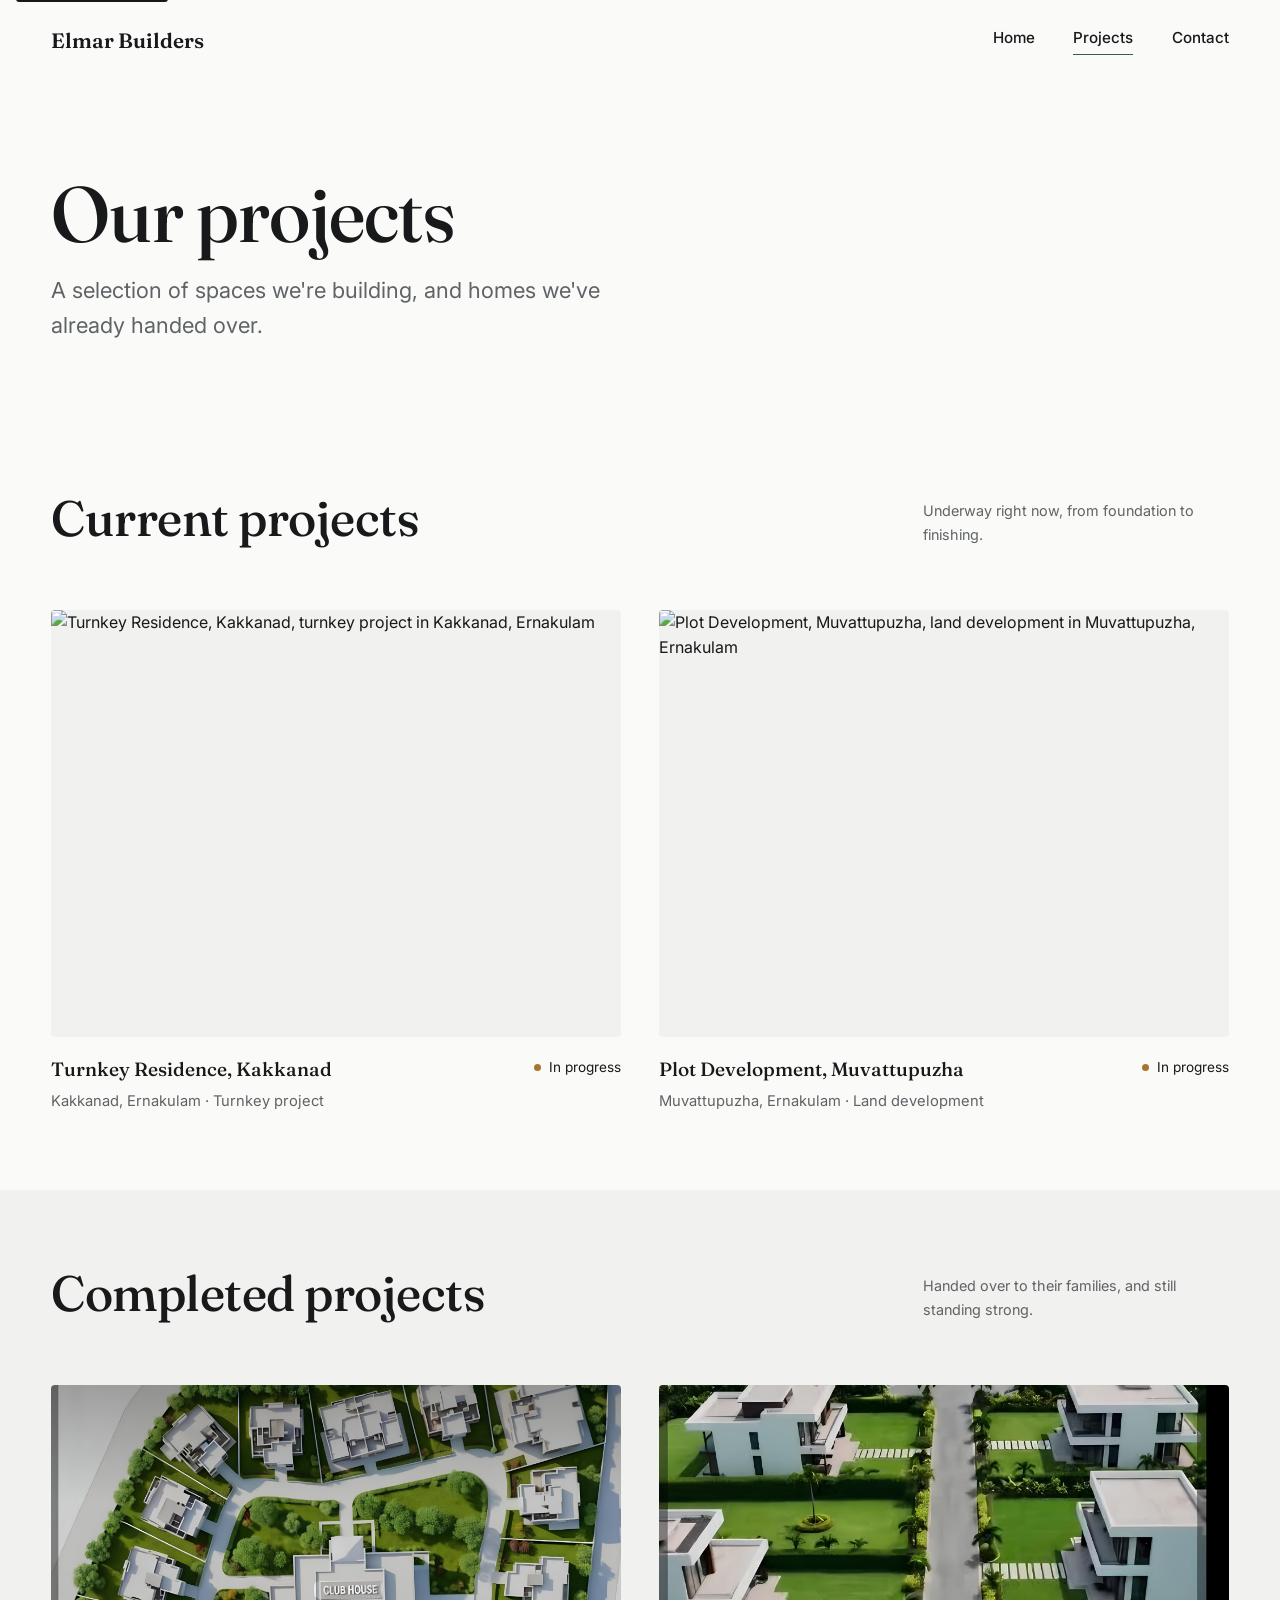
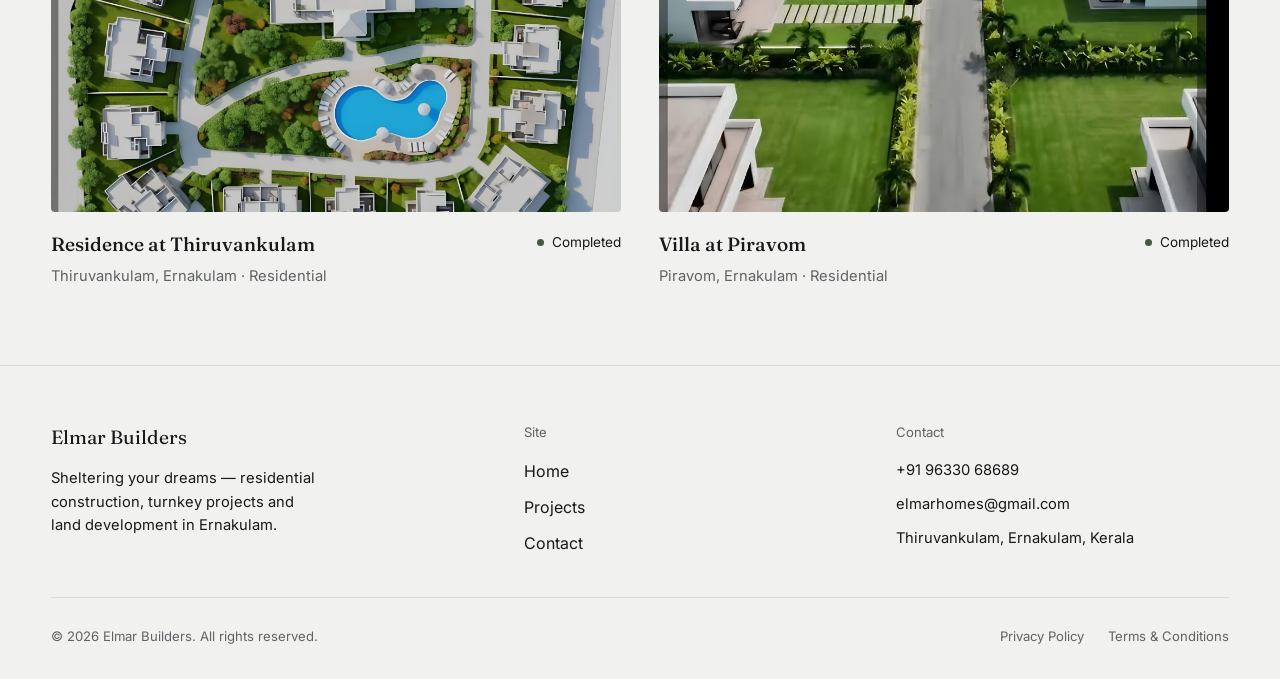
==== program/projects.html @ 3931bac2 "automatic back up" ====
<!DOCTYPE html>
<html lang="en">
<head>
<meta charset="UTF-8">
<meta name="viewport" content="width=device-width, initial-scale=1.0">
<title>Projects — Elmar Builders</title>
<meta name="description" content="Browse current and completed residential and turnkey construction projects by Elmar Builders around Ernakulam, Kerala.">
<link rel="canonical" href="https://www.elmarbuilders.com/projects.html">

<meta property="og:type" content="website">
<meta property="og:site_name" content="Elmar Builders">
<meta property="og:title" content="Projects — Elmar Builders">
<meta property="og:description" content="Current and completed residential and turnkey construction projects around Ernakulam, Kerala.">
<meta property="og:image" content="/assets/images/projects/project-01.jpg">
<meta property="og:url" content="https://www.elmarbuilders.com/projects.html">

<link rel="icon" href="/assets/icons/favicon.svg" type="image/svg+xml">
<link rel="apple-touch-icon" href="/assets/icons/favicon.svg">

<link rel="preconnect" href="https://fonts.googleapis.com">
<link rel="preconnect" href="https://fonts.gstatic.com" crossorigin>
<link href="https://fonts.googleapis.com/css2?family=Fraunces:ital,opsz,wght@0,9..144,400;0,9..144,500;0,9..144,600;1,9..144,400;1,9..144,500&family=Inter:wght@400;500;600&display=swap" rel="stylesheet">

<link rel="stylesheet" href="css/style.css">
<script>document.documentElement.classList.add("js");</script>
</head>
<body>

<a class="skip-link" href="#main">Skip to content</a>

<header class="nav" id="siteNav">
  <div class="wrap">
    <a class="nav__logo" href="index.html" aria-label="Elmar Builders, home">
      <img src="assets/logo/elmar-builders-logo.svg" alt="" onerror="this.style.display='none'; this.nextElementSibling.style.display='inline';">
      <span class="nav__logo-fallback" style="display:none;">Elmar Builders</span>
    </a>

    <nav class="nav__links" aria-label="Primary">
      <a href="index.html">Home</a>
      <a href="projects.html" aria-current="page">Projects</a>
      <a href="index.html#contact">Contact</a>
    </nav>

    <button class="nav__toggle" id="navToggle" aria-expanded="false" aria-controls="mobileMenu" aria-label="Open menu">
      <span></span><span></span><span></span>
    </button>
  </div>
</header>

<div class="mobile-menu" id="mobileMenu">
  <nav class="mobile-menu__links" aria-label="Mobile">
    <a href="index.html">Home</a>
    <a href="projects.html">Projects</a>
    <a href="index.html#contact">Contact</a>
  </nav>
  <div class="mobile-menu__contact">
    <span>+91 96330 68689</span>
    <span>elmarhomes@gmail.com</span>
    <span>Thiruvankulam, Ernakulam</span>
  </div>
</div>

<main id="main">

  <section class="wrap page-header">
    <h1 class="page-header__title reveal">Our projects</h1>
    <p class="page-header__lede reveal">A selection of spaces we're building, and homes we've already handed over.</p>
  </section>

  <section class="section section--tight">
    <div class="wrap">
      <div class="section-head reveal">
        <h2 class="section-title">Current projects</h2>
        <p class="section-kicker">Underway right now, from foundation to finishing.</p>
      </div>
      <div class="projects-grid projects-grid--four" id="currentProjects">
        <!-- Rendered by js/main.js -->
      </div>
    </div>
  </section>

  <section class="section section--tight section--alt">
    <div class="wrap">
      <div class="section-head reveal">
        <h2 class="section-title">Completed projects</h2>
        <p class="section-kicker">Handed over to their families, and still standing strong.</p>
      </div>
      <div class="projects-grid projects-grid--four" id="completedProjects">
        <!-- Rendered by js/main.js -->
      </div>
    </div>
  </section>

</main>

<footer class="footer">
  <div class="wrap">
    <div class="footer__top">
      <div>
        <a class="footer__brand" href="index.html">
          <img src="assets/logo/elmar-builders-logo-light.svg" alt="" onerror="this.style.display='none';">
          Elmar Builders
        </a>
        <p class="footer__tagline">Sheltering your dreams — residential construction, turnkey projects and land development in Ernakulam.</p>
      </div>
      <div>
        <p class="footer__heading">Site</p>
        <nav class="footer__links" aria-label="Footer">
          <a href="index.html">Home</a>
          <a href="projects.html">Projects</a>
          <a href="index.html#contact">Contact</a>
        </nav>
      </div>
      <div>
        <p class="footer__heading">Contact</p>
        <div class="footer__meta">
          <a href="tel:+919633068689">+91 96330 68689</a>
          <a href="mailto:elmarhomes@gmail.com">elmarhomes@gmail.com</a>
          <span>Thiruvankulam, Ernakulam, Kerala</span>
        </div>
      </div>
    </div>

    <div class="footer__bottom">
      <span>&copy; <span id="year">2026</span> Elmar Builders. All rights reserved.</span>
      <div class="footer__legal">
        <a href="#">Privacy Policy</a>
        <a href="#">Terms &amp; Conditions</a>
      </div>
    </div>
  </div>
</footer>

<script src="js/projects-data.js"></script>
<script src="js/main.js"></script>
<script src="js/animations.js"></script>
</body>
</html>
---- program/css/style.css ----
/* ==========================================================================
   Elmar Builders — Stylesheet
   Design tokens: warm-paper / moss-green architectural portfolio
   ========================================================================== */

/* ---- Design tokens ------------------------------------------------------ */
:root {
  /* Colour */
  --paper: #FAFAF9;
  --paper-deep: #F1F1EF;
  --card: #FFFFFF;
  --ink: #17191A;
  --ink-soft: #5F6365;
  --ink-faint: #8A8D8F;
  --moss: #3F5C42;
  --moss-strong: #32492F;
  --moss-deep: #16181A;
  --line: #D9DBDC;
  --line-deep: #3A3D40;

  /* Type */
  --font-display: "Fraunces", "Iowan Old Style", "Palatino Linotype", serif;
  --font-body: "Inter", -apple-system, BlinkMacSystemFont, "Segoe UI", sans-serif;

  /* Type scale (fluid) */
  --step-body: 1rem;
  --step-lg: clamp(1.125rem, 1rem + 0.5vw, 1.375rem);
  --step-h3: clamp(1.5rem, 1.2rem + 1.2vw, 2.1rem);
  --step-h2: clamp(2.1rem, 1.6rem + 2vw, 3.1rem);
  --step-h1: clamp(2.6rem, 1.7rem + 4vw, 5.2rem);

  /* Layout */
  --max-width: 1280px;
  --gutter: clamp(1.5rem, 4vw, 4rem);
  --radius-sm: 3px;
  --radius-md: 4px;

  /* Motion */
  --ease: cubic-bezier(0.22, 0.61, 0.36, 1);
  --dur-fast: 240ms;
  --dur-med: 620ms;
  --dur-slow: 1400ms;
}

/* ---- Reset --------------------------------------------------------------- */
*,
*::before,
*::after { box-sizing: border-box; }

html {
  scroll-behavior: smooth;
  -webkit-text-size-adjust: 100%;
}

body {
  margin: 0;
  background: var(--paper);
  color: var(--ink);
  font-family: var(--font-body);
  font-size: var(--step-body);
  line-height: 1.6;
  -webkit-font-smoothing: antialiased;
}

img { max-width: 100%; display: block; }
a { color: inherit; text-decoration: none; }
ul { margin: 0; padding: 0; list-style: none; }
button { font: inherit; color: inherit; background: none; border: none; cursor: pointer; }
h1, h2, h3, h4, p { margin: 0; }

/* Visible keyboard focus everywhere */
:focus-visible {
  outline: 2px solid var(--moss);
  outline-offset: 3px;
}

/* ---- Layout helpers -------------------------------------------------------- */
.wrap {
  max-width: var(--max-width);
  margin-inline: auto;
  padding-inline: var(--gutter);
}

.section {
  padding-block: clamp(4rem, 9vw, 8rem);
}

.section--tight { padding-block: clamp(3rem, 6vw, 5rem); }
.section--deep { background: var(--moss-deep); color: #F2F3F3; }
.section--alt  { background: var(--paper-deep); }

.section-head {
  display: flex;
  align-items: flex-end;
  justify-content: space-between;
  gap: 2rem;
  margin-bottom: clamp(2.25rem, 5vw, 4rem);
}

.section-head__rule {
  display: inline-block;
  width: 2px;
  height: 1.1em;
  background: var(--moss);
  margin-right: 0.85rem;
  vertical-align: -0.15em;
}

.section-title {
  font-family: var(--font-display);
  font-weight: 500;
  font-size: var(--step-h2);
  line-height: 1.08;
  letter-spacing: -0.01em;
  max-width: 16ch;
}

.section-kicker {
  font-size: 0.9rem;
  color: var(--ink-soft);
  max-width: 34ch;
  padding-top: 0.4rem;
}
.section--deep .section-kicker { color: #C9CCCD; }

.visually-hidden {
  position: absolute;
  width: 1px; height: 1px;
  overflow: hidden;
  clip: rect(0 0 0 0);
  white-space: nowrap;
}

.skip-link {
  position: absolute;
  left: 1rem; top: -3rem;
  background: var(--moss-deep);
  color: #fff;
  padding: 0.75rem 1.25rem;
  border-radius: var(--radius-sm);
  z-index: 200;
  transition: top var(--dur-fast) var(--ease);
}
.skip-link:focus { top: 1rem; }

/* ---- Buttons --------------------------------------------------------------- */
.btn {
  display: inline-flex;
  align-items: center;
  gap: 0.6rem;
  padding: 0.95rem 1.9rem;
  border-radius: var(--radius-sm);
  font-size: 0.95rem;
  font-weight: 600;
  letter-spacing: 0.01em;
  transition: background var(--dur-fast) var(--ease), color var(--dur-fast) var(--ease), border-color var(--dur-fast) var(--ease), transform var(--dur-fast) var(--ease);
}

.btn--primary {
  background: var(--moss);
  color: #F6F7EF;
  border: 1px solid var(--moss);
}
.btn--primary:hover { background: var(--moss-strong); border-color: var(--moss-strong); }

.btn--ghost {
  background: transparent;
  color: inherit;
  border: 1px solid currentColor;
}
.btn--ghost:hover { background: var(--ink); color: var(--paper); border-color: var(--ink); }

.section--deep .btn--ghost:hover { background: #F2F3F3; color: var(--moss-deep); border-color: #F2F3F3; }

.link-arrow {
  display: inline-flex;
  align-items: center;
  gap: 0.5rem;
  font-weight: 600;
  font-size: 0.95rem;
  padding-bottom: 2px;
  border-bottom: 1px solid var(--line);
  transition: border-color var(--dur-fast) var(--ease), gap var(--dur-fast) var(--ease);
}
.link-arrow:hover { border-color: var(--moss); gap: 0.75rem; }
.section--deep .link-arrow { border-color: #697074; color: #F2F3F3; }
.section--deep .link-arrow:hover { border-color: var(--moss); }

/* ---- Navigation ------------------------------------------------------------- */
.nav {
  position: fixed;
  top: 0; left: 0; right: 0;
  z-index: 100;
  padding-block: 1.5rem;
  transition: padding var(--dur-fast) var(--ease), background var(--dur-fast) var(--ease), box-shadow var(--dur-fast) var(--ease), backdrop-filter var(--dur-fast) var(--ease);
}

.nav .wrap {
  display: flex;
  align-items: center;
  justify-content: space-between;
}

.nav.is-scrolled {
  padding-block: 1rem;
  background: rgba(250, 250, 249, 0.86);
  backdrop-filter: blur(10px);
  -webkit-backdrop-filter: blur(10px);
  box-shadow: 0 1px 0 var(--line);
}

/* Home hero uses a transparent-on-dark nav until scrolled */
.nav[data-on-image="true"]:not(.is-scrolled) { color: var(--ink); }

.nav__logo {
  display: flex;
  align-items: center;
  gap: 0.6rem;
  font-family: var(--font-display);
  font-size: 1.25rem;
  font-weight: 600;
}
.nav__logo img { height: 40px; width: auto; }
.nav__logo-fallback {
  font-family: var(--font-display);
  font-size: 1.3rem;
}

.nav__links {
  display: flex;
  align-items: center;
  gap: clamp(1.5rem, 3vw, 2.75rem);
}

.nav__links a {
  font-size: 0.95rem;
  font-weight: 500;
  position: relative;
  padding-bottom: 4px;
}
.nav__links a::after {
  content: "";
  position: absolute;
  left: 0; right: 100%;
  bottom: 0;
  height: 1px;
  background: var(--moss);
  transition: right var(--dur-fast) var(--ease);
}
.nav__links a:hover::after,
.nav__links a[aria-current="page"]::after { right: 0; }

.nav__cta { display: none; }

.nav__toggle {
  display: none;
  flex-direction: column;
  justify-content: center;
  gap: 5px;
  width: 32px;
  height: 32px;
}
.nav__toggle span {
  display: block;
  height: 2px;
  width: 100%;
  background: currentColor;
  transition: transform var(--dur-fast) var(--ease), opacity var(--dur-fast) var(--ease);
}
.nav__toggle[aria-expanded="true"] span:nth-child(1) { transform: translateY(7px) rotate(45deg); }
.nav__toggle[aria-expanded="true"] span:nth-child(2) { opacity: 0; }
.nav__toggle[aria-expanded="true"] span:nth-child(3) { transform: translateY(-7px) rotate(-45deg); }

.mobile-menu {
  position: fixed;
  inset: 0;
  background: var(--paper);
  z-index: 99;
  display: flex;
  flex-direction: column;
  padding: 6rem var(--gutter) 3rem;
  transform: translateY(-100%);
  transition: transform var(--dur-med) var(--ease);
}
.mobile-menu.is-open { transform: translateY(0); }

.mobile-menu__links {
  display: flex;
  flex-direction: column;
  gap: 0.5rem;
  margin-top: 2rem;
}
.mobile-menu__links a {
  font-family: var(--font-display);
  font-size: clamp(2rem, 9vw, 2.75rem);
  padding-block: 0.5rem;
  border-bottom: 1px solid var(--line);
}

.mobile-menu__contact {
  margin-top: auto;
  color: var(--ink-soft);
  font-size: 0.95rem;
  display: flex;
  flex-direction: column;
  gap: 0.35rem;
}

/* ---- Hero -------------------------------------------------------------------- */
.hero {
  position: relative;
  min-height: 100vh;
  min-height: 100svh;
  display: flex;
  align-items: flex-end;
  overflow: hidden;
  background: var(--moss-deep);
}

.hero__media {
  position: absolute;
  inset: 0;
  overflow: hidden;
}

.hero__media img {
  width: 100%;
  height: 100%;
  object-fit: cover;
  animation: hero-zoom 1.8s var(--ease) forwards;
}

@keyframes hero-zoom {
  from { transform: scale(1.12); }
  to { transform: scale(1); }
}

.hero__scrim {
  position: absolute;
  inset: 0;
  background: linear-gradient(180deg, rgba(253, 255, 251, 0.932) 0%, rgb(250, 250, 249) 20%, rgba(250, 250, 249, 0.86) 100%);
}

.hero__content {
  position: relative;
  z-index: 2;
  color: var(--ink);
  width: 100%;
  padding-block: clamp(3rem, 8vw, 5rem);
}

.hero__row {
  display: flex;
  align-items: flex-end;
  justify-content: space-between;
  gap: 3rem;
  flex-wrap: wrap;
}

.hero__statement {
  display: flex;
  gap: 1.25rem;
  max-width: 42rem;
}

.hero__rule {
  flex: none;
  width: 2px;
  background: var(--moss);
  margin-top: 0.4em;
  transform-origin: top;
  animation: hero-rule 900ms var(--ease) both;
}

.hero__headline {
  font-family: var(--font-display);
  font-weight: 500;
  font-size: var(--step-h1);
  line-height: 0.98;
  letter-spacing: -0.015em;
  animation: hero-rise 900ms var(--ease) 160ms both;
}

.hero__support {
  font-family: var(--font-display);
  font-style: italic;
  font-size: var(--step-lg);
  color: var(--ink-soft);
  margin-top: 1.1rem;
  animation: hero-rise 900ms var(--ease) 360ms both;
}

.hero__cta {
  animation: hero-rise 900ms var(--ease) 560ms both;
}

@keyframes hero-rule {
  from { opacity: 0; transform: scaleY(0); }
  to { opacity: 1; transform: scaleY(1); }
}

@keyframes hero-rise {
  from { opacity: 0; transform: translateY(24px); }
  to { opacity: 1; transform: translateY(0); }
}

.hero__scroll-cue {
  position: absolute;
  bottom: 1.75rem;
  right: var(--gutter);
  z-index: 2;
  color: var(--ink);
  font-size: 0.8rem;
  display: flex;
  align-items: center;
  gap: 0.6rem;
  opacity: 0.85;
}
.hero__scroll-cue::after {
  content: "";
  width: 1px;
  height: 34px;
  background: currentColor;
  animation: cue-travel 2.2s var(--ease) infinite;
}
@keyframes cue-travel {
  0% { transform: scaleY(0); transform-origin: top; opacity: 0.2; }
  50% { transform: scaleY(1); transform-origin: top; opacity: 1; }
  51% { transform-origin: bottom; }
  100% { transform: scaleY(0); transform-origin: bottom; opacity: 0.2; }
}

/* ---- Reveal-on-scroll ----------------------------------------------------
   Gated behind a `.js` class added by an inline script in <head>, so content
   is fully visible by default and only animates in when JavaScript (and
   therefore the IntersectionObserver driving it) is actually available. */
.js .reveal {
  opacity: 0;
  transform: translateY(24px);
  transition: opacity var(--dur-med) var(--ease), transform var(--dur-med) var(--ease);
}
.js .reveal.is-visible { opacity: 1; transform: translateY(0); }

/* ---- Who we are ------------------------------------------------------------ */
.about {
  display: grid;
  grid-template-columns: minmax(0, 0.8fr) minmax(0, 1.2fr);
  gap: clamp(2rem, 6vw, 5rem);
  align-items: start;
}

.about__label {
  display: flex;
  align-items: flex-start;
  gap: 0.85rem;
}
.about__label .section-head__rule { margin-top: 0.35em; }
.about__label h2 {
  font-family: var(--font-display);
  font-weight: 500;
  font-size: var(--step-h3);
}

.about__body p {
  max-width: 58ch;
  color: #D9DBDC;
  font-size: var(--step-lg);
}
.about__body p + p { margin-top: 1.25rem; }

.about__services {
  display: flex;
  flex-wrap: wrap;
  gap: 0.6rem 0.9rem;
  margin-top: 2rem;
  padding-top: 1.75rem;
  border-top: 1px solid #697074;
}
.about__services li {
  font-size: 0.88rem;
  color: #F2F3F3;
  background: rgba(255, 255, 255, 0.08);
  border: 1px solid #697074;
  border-radius: 999px;
  padding: 0.45rem 1rem;
}

.about__more { margin-top: 2rem; }

/* ---- Project cards --------------------------------------------------------- */
.projects-grid {
  display: grid;
  grid-template-columns: repeat(2, minmax(0, 1fr));
  gap: clamp(1.5rem, 3vw, 2.5rem);
}

.project-card__frame {
  position: relative;
  overflow: hidden;
  border-radius: var(--radius-md);
  aspect-ratio: 4 / 3;
  background: var(--paper-deep);
}
.project-card__frame img {
  width: 100%;
  height: 100%;
  object-fit: cover;
  transition: transform 900ms var(--ease);
}
.project-card:hover .project-card__frame img,
.project-card:focus-within .project-card__frame img { transform: scale(1.045); }

.project-card__info {
  margin-top: 1.1rem;
  display: flex;
  align-items: flex-start;
  justify-content: space-between;
  gap: 1rem;
}

.project-card__name {
  font-family: var(--font-display);
  font-size: 1.2rem;
  font-weight: 500;
  transition: color var(--dur-fast) var(--ease);
}
.project-card:hover .project-card__name { color: var(--moss); }

.project-card__meta {
  color: var(--ink-soft);
  font-size: 0.92rem;
  margin-top: 0.3rem;
}

.status {
  display: inline-flex;
  align-items: center;
  gap: 0.5rem;
  font-size: 0.85rem;
  white-space: nowrap;
  padding-top: 0.15rem;
}
.status::before {
  content: "";
  width: 7px;
  height: 7px;
  border-radius: 50%;
  background: var(--moss);
}
.status--progress::before { background: #A9762F; }

.projects-foot {
  display: flex;
  justify-content: center;
  margin-top: clamp(2.5rem, 5vw, 4rem);
}

/* ---- Team -------------------------------------------------------------------- */
.team-grid {
  display: grid;
  grid-template-columns: repeat(2, minmax(0, 1fr));
  gap: clamp(1.5rem, 4vw, 3rem);
  max-width: 44rem;
}

.team-card__frame {
  aspect-ratio: 1 / 1;
  overflow: hidden;
  border-radius: var(--radius-md);
  background: var(--paper-deep);
}
.team-card__frame img { width: 100%; height: 100%; object-fit: cover; }

.team-card__name {
  font-family: var(--font-display);
  font-size: 1.15rem;
  margin-top: 1.1rem;
}
.team-card__role {
  color: var(--ink-soft);
  font-size: 0.9rem;
  margin-top: 0.2rem;
}

/* ---- Contact ------------------------------------------------------------- */
.contact {
  display: grid;
  grid-template-columns: minmax(0, 1.1fr) minmax(0, 0.9fr);
  gap: clamp(2.5rem, 6vw, 5rem);
  align-items: start;
}

.contact__headline {
  font-family: var(--font-display);
  font-weight: 500;
  font-size: var(--step-h2);
  line-height: 1.06;
  letter-spacing: -0.01em;
}

.contact__lede {
  color: var(--ink-soft);
  font-size: var(--step-lg);
  margin-top: 1.25rem;
  max-width: 34ch;
}

.contact__actions {
  display: flex;
  flex-wrap: wrap;
  gap: 1rem;
  margin-top: 2.25rem;
}

.contact__details {
  display: grid;
  gap: 1.75rem;
}

.contact__item dt {
  font-size: 0.82rem;
  color: var(--ink-soft);
}
.contact__item dd {
  margin: 0.3rem 0 0;
  font-size: 1.1rem;
}
.contact__item a:hover { color: var(--moss); text-decoration: underline; text-underline-offset: 3px; }

/* ---- Footer ------------------------------------------------------------------ */
.footer {
  background: var(--paper-deep);
  color: var(--ink);
  padding-block: clamp(2.5rem, 5vw, 3.5rem) 2rem;
  border-top: 1px solid var(--line);
}

.footer__top {
  display: grid;
  grid-template-columns: 1.3fr 1fr 1fr;
  gap: 2.5rem;
  padding-bottom: 2.5rem;
}

.footer__brand {
  display: flex;
  align-items: center;
  gap: 0.6rem;
  font-family: var(--font-display);
  color: var(--ink);
  font-size: 1.2rem;
}
.footer__brand img { height: 30px; width: auto; }

.footer__tagline {
  margin-top: 0.9rem;
  max-width: 30ch;
  font-size: 0.92rem;
}

.footer__heading {
  font-size: 0.82rem;
  color: var(--ink-soft);
  margin-bottom: 1rem;
}

.footer__links { display: grid; gap: 0.65rem; }
.footer__links a:hover { color: var(--moss); }

.footer__meta {
  display: grid;
  gap: 0.65rem;
  font-size: 0.92rem;
}

.footer__bottom {
  display: flex;
  flex-wrap: wrap;
  justify-content: space-between;
  gap: 1rem;
  padding-top: 1.75rem;
  border-top: 1px solid var(--line);
  font-size: 0.82rem;
  color: var(--ink-soft);
}
.footer__legal { display: flex; gap: 1.5rem; }
.footer__legal a:hover { color: var(--moss); }

/* ---- Page header (Projects page) ------------------------------------------ */
.page-header {
  padding-block: clamp(7.5rem, 16vw, 11rem) clamp(3rem, 6vw, 4.5rem);
}
.page-header__title {
  font-family: var(--font-display);
  font-weight: 500;
  font-size: var(--step-h1);
  line-height: 0.98;
  letter-spacing: -0.01em;
  max-width: 16ch;
}
.page-header__lede {
  color: var(--ink-soft);
  font-size: var(--step-lg);
  margin-top: 1.25rem;
  max-width: 42ch;
}

.projects-grid--four { grid-template-columns: repeat(2, minmax(0, 1fr)); }

/* ---- Responsive ----------------------------------------------------------- */
@media (max-width: 1024px) {
  .about { grid-template-columns: 1fr; }
  .contact { grid-template-columns: 1fr; }
  .footer__top { grid-template-columns: 1fr 1fr; }
}

@media (max-width: 768px) {
  .nav__links, .nav__cta { display: none; }
  .nav__toggle { display: flex; }

  .projects-grid,
  .projects-grid--four,
  .team-grid {
    grid-template-columns: 1fr;
    max-width: none;
  }

  .section-head { flex-direction: column; align-items: flex-start; gap: 0.75rem; }

  .hero__row { flex-direction: column; align-items: flex-start; }
  .hero__statement { gap: 1rem; }

  .footer__top { grid-template-columns: 1fr; gap: 2rem; }
  .footer__bottom { flex-direction: column; align-items: flex-start; }

  .about__services li { font-size: 0.82rem; }
}

@media (max-width: 480px) {
  .wrap { padding-inline: 1.25rem; }
  .hero__rule { display: none; }
}

/* ---- Reduced motion --------------------------------------------------------- */
@media (prefers-reduced-motion: reduce) {
  html { scroll-behavior: auto; }

  .js .reveal {
    opacity: 1;
    transform: none;
    transition: none;
  }

  .hero__media img,
  .hero__rule,
  .hero__headline,
  .hero__support,
  .hero__cta {
    animation: none !important;
    transform: none !important;
    opacity: 1 !important;
  }

  .project-card__frame img { transition: none; }
  .project-card:hover .project-card__frame img { transform: none; }

  .hero__scroll-cue::after { animation: none; }

  .mobile-menu { transition: none; }
}
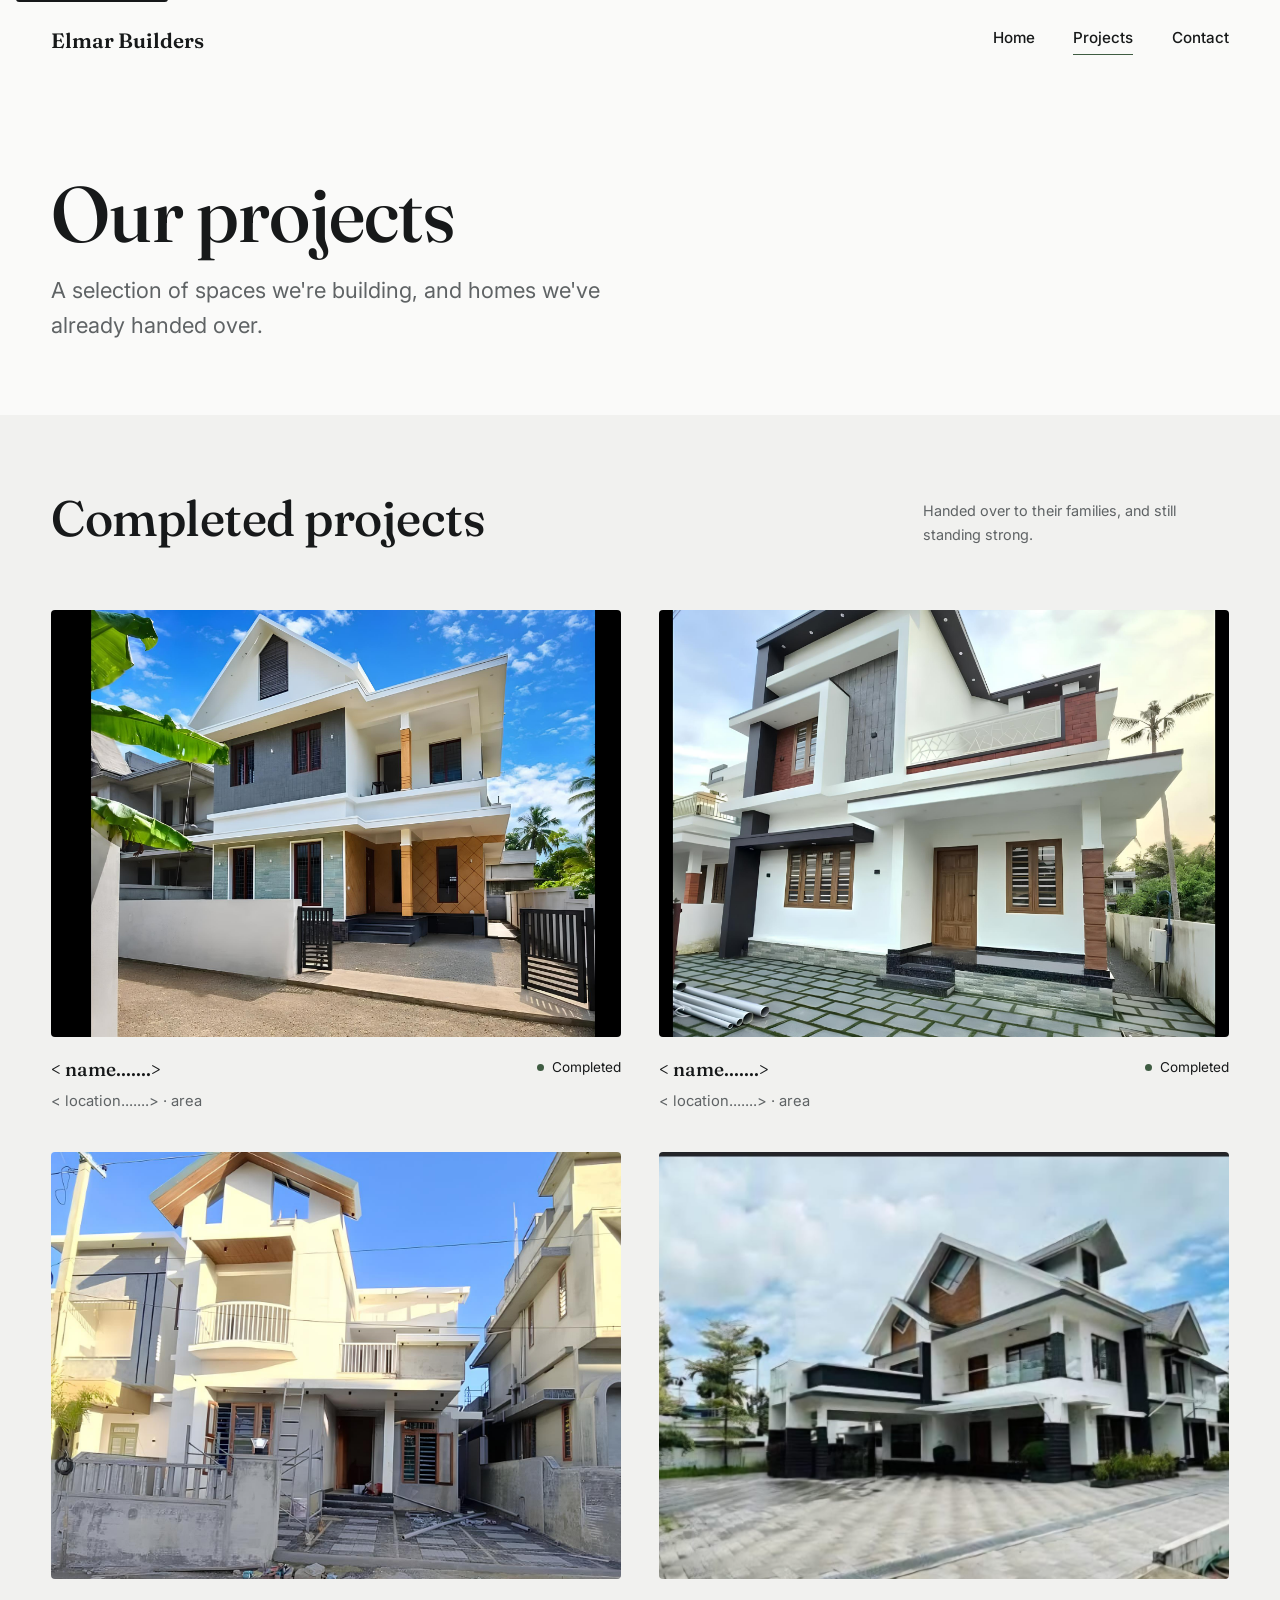
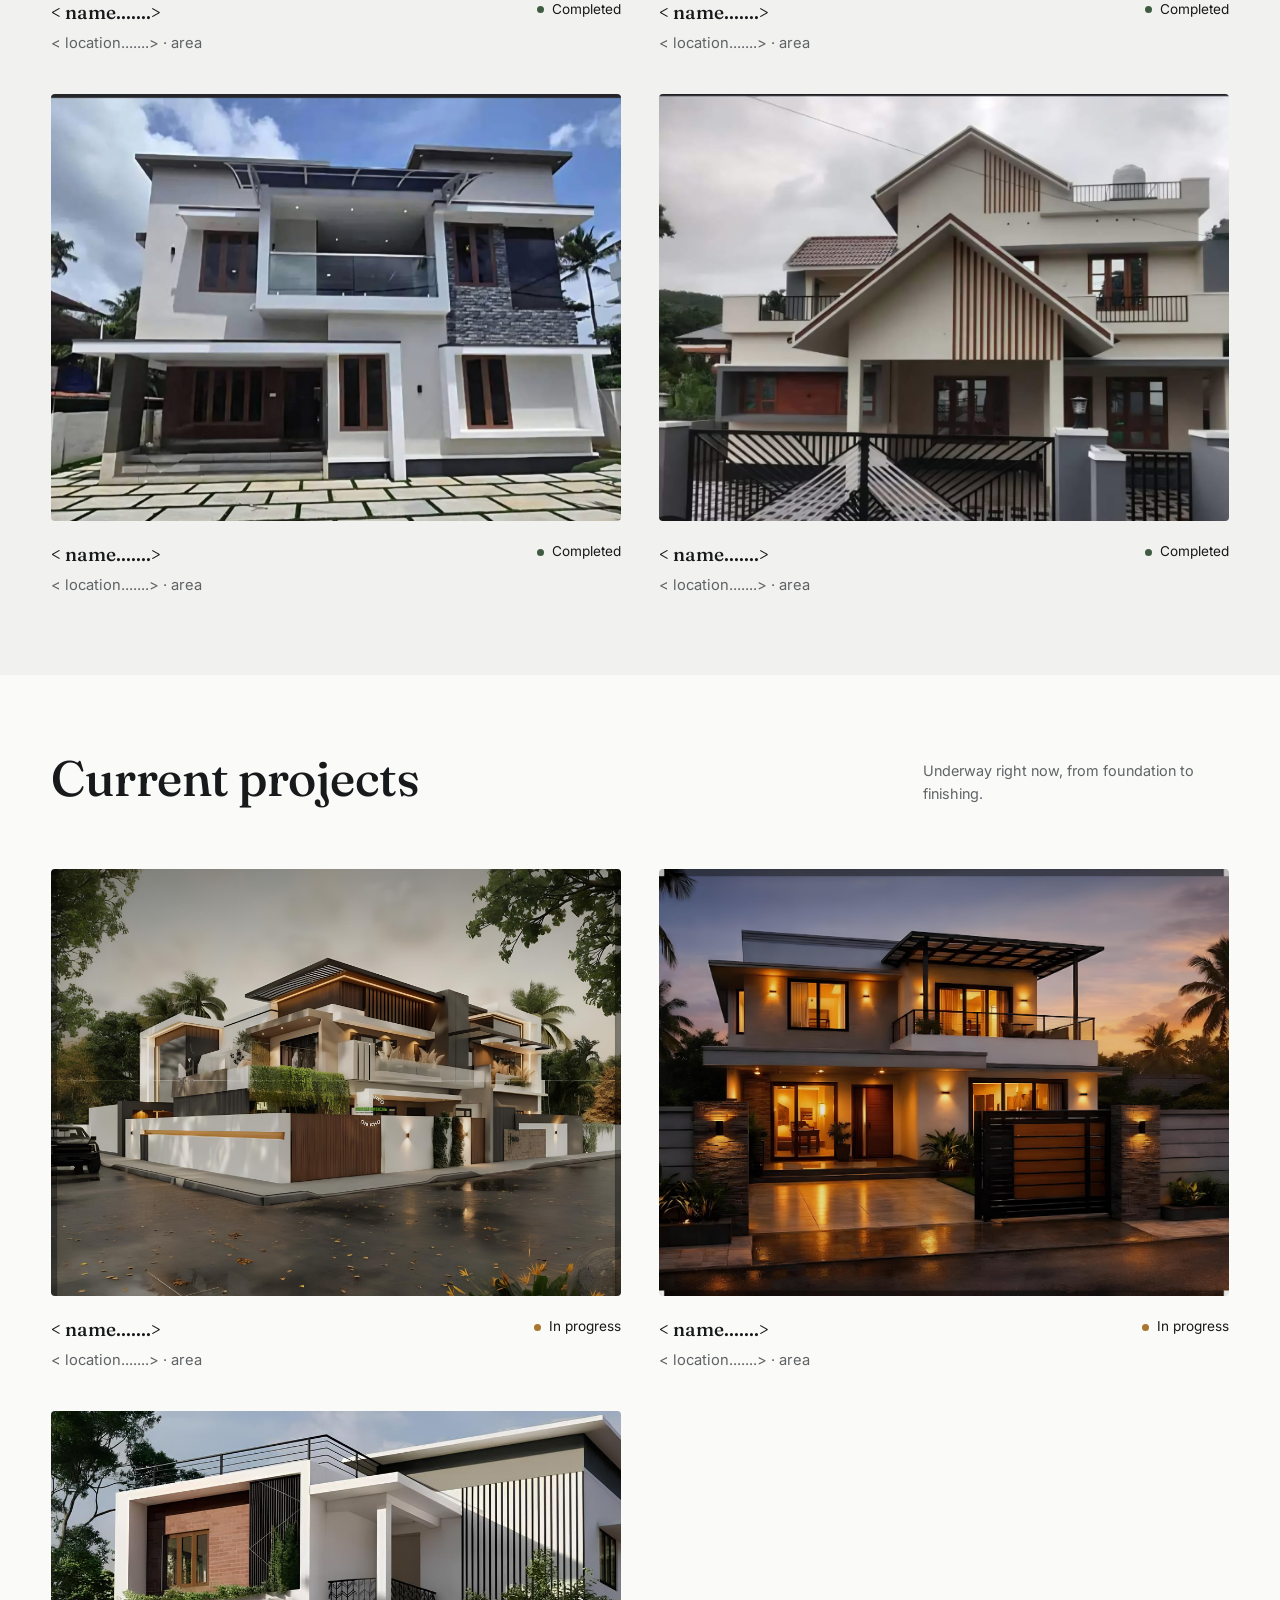
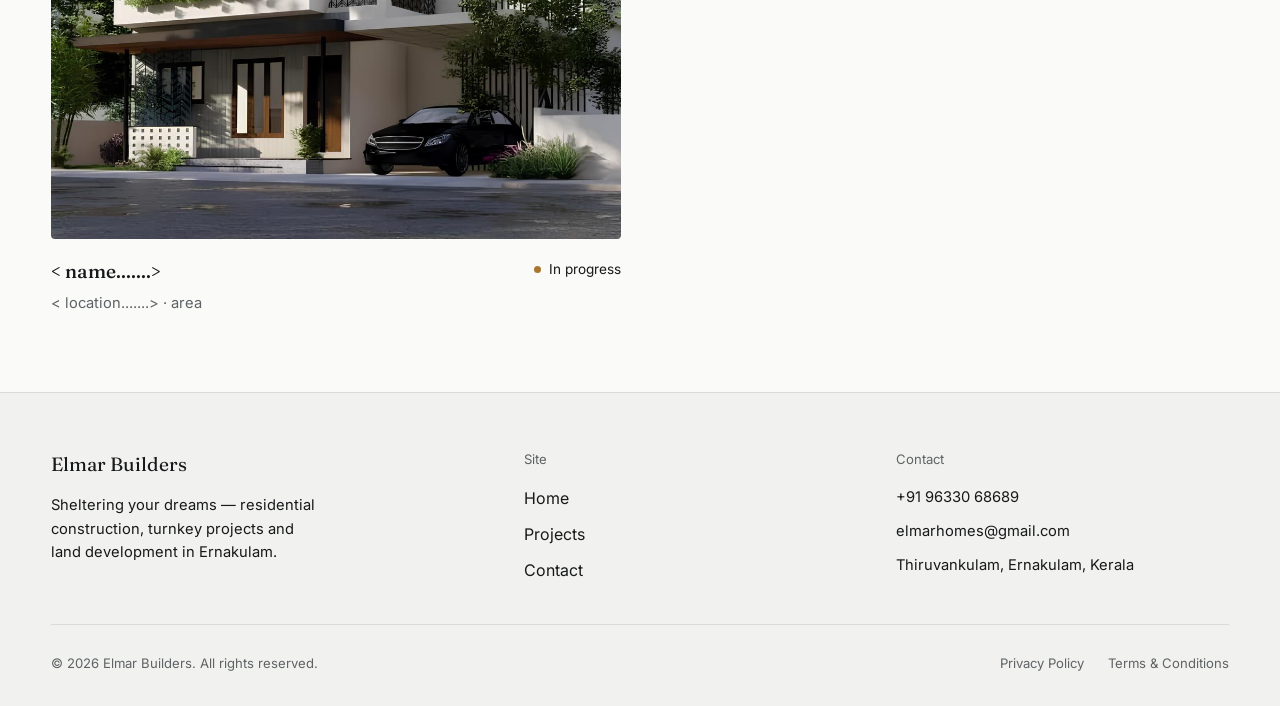
==== commit d9760421: "automatic back up" ====
--- a/program/projects.html
+++ b/program/projects.html
@@ -67,6 +67,19 @@
     <p class="page-header__lede reveal">A selection of spaces we're building, and homes we've already handed over.</p>
   </section>
 
+  <section class="section section--tight section--alt">
+    <div class="wrap">
+      <div class="section-head reveal">
+        <h2 class="section-title">Completed projects</h2>
+        <p class="section-kicker">Handed over to their families, and still standing strong.</p>
+      </div>
+      <div class="projects-grid projects-grid--four" id="completedProjects">
+        <!-- Rendered by js/main.js -->
+      </div>
+    </div>
+  </section>
+
+
   <section class="section section--tight">
     <div class="wrap">
       <div class="section-head reveal">
@@ -79,17 +92,7 @@
     </div>
   </section>
 
-  <section class="section section--tight section--alt">
-    <div class="wrap">
-      <div class="section-head reveal">
-        <h2 class="section-title">Completed projects</h2>
-        <p class="section-kicker">Handed over to their families, and still standing strong.</p>
-      </div>
-      <div class="projects-grid projects-grid--four" id="completedProjects">
-        <!-- Rendered by js/main.js -->
-      </div>
-    </div>
-  </section>
+
 
 </main>
 
--- a/program/css/style.css
+++ b/program/css/style.css
@@ -560,7 +560,7 @@
   display: grid;
   grid-template-columns: repeat(2, minmax(0, 1fr));
   gap: clamp(1.5rem, 4vw, 3rem);
-  max-width: 44rem;
+  max-width: 40 rem;
 }
 
 .team-card__frame {
